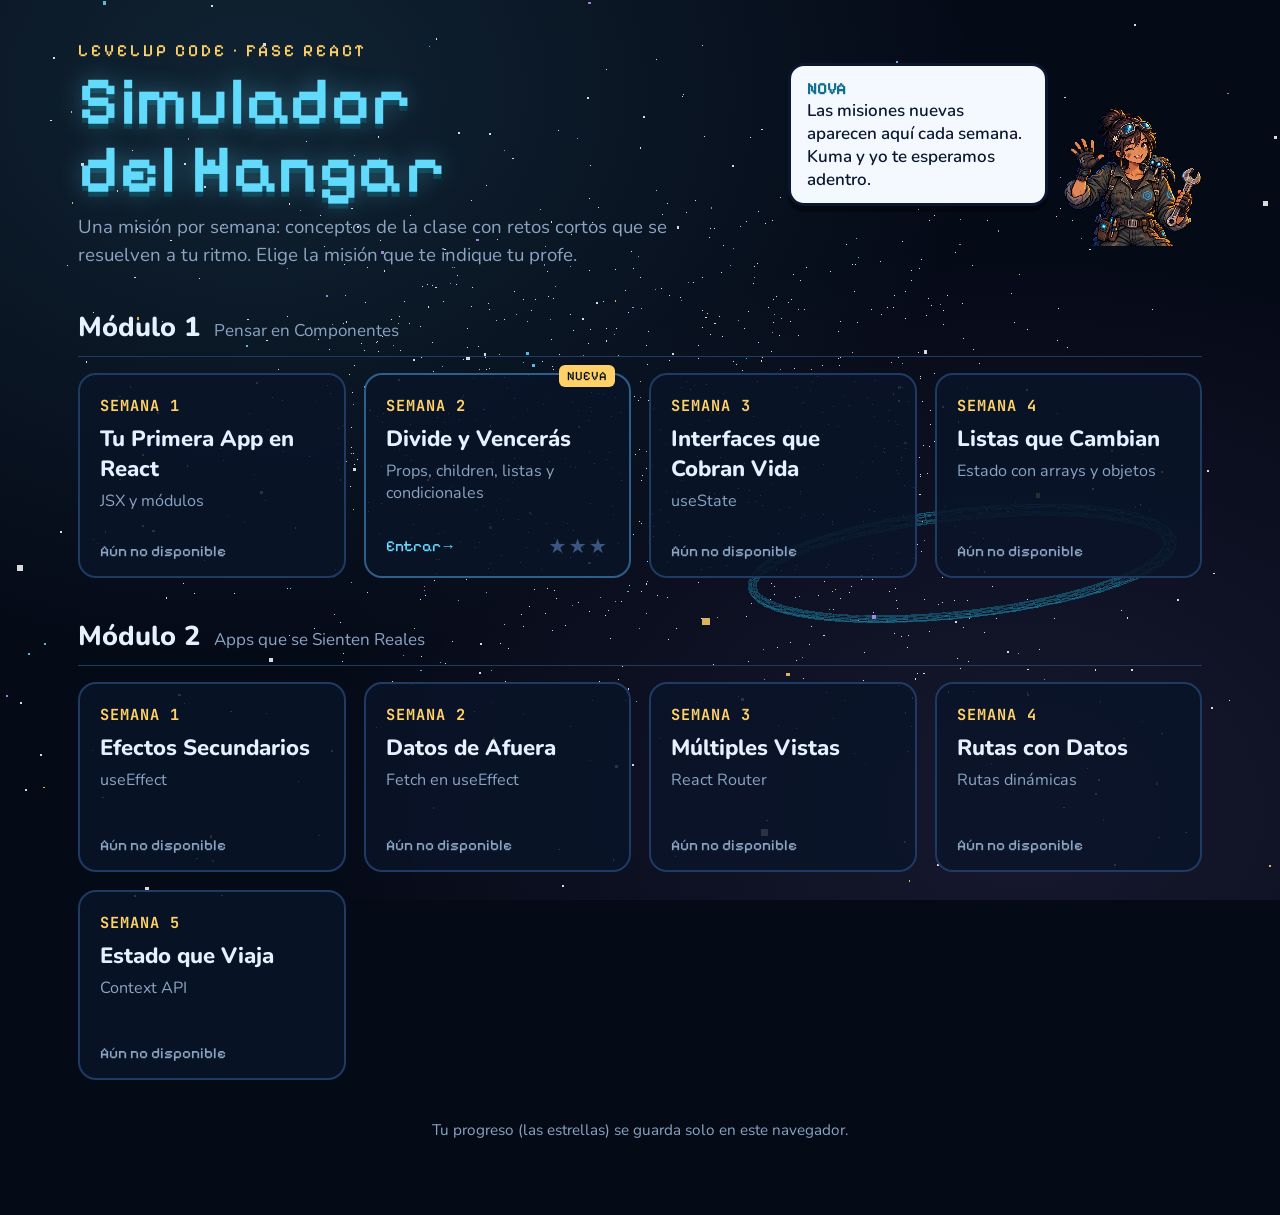
==== index.html @ ff358054 "primer commit" ====
<!doctype html>
<html lang="es">
<head>
    <meta charset="utf-8">
    <meta name="viewport" content="width=device-width, initial-scale=1">
    <title>Simulador del Hangar · LevelUp Code</title>
    <link rel="icon" href="data:image/svg+xml,%3Csvg xmlns='http://www.w3.org/2000/svg' viewBox='0 0 100 100'%3E%3Cpath d='M50 6c14 14 18 32 18 52l14 18v8l-18-4-14 14-14-14-18 4v-8l14-18c0-20 4-38 18-52z' fill='%2361dafb'/%3E%3C/svg%3E">
    <link rel="stylesheet" href="assets/css/fuentes.css">
    <link rel="stylesheet" href="assets/css/base.css">
    <style>
        .inicio { max-width: 1180px; margin: 0 auto; padding: 40px 28px 60px; }

        .cabecera { display: grid; grid-template-columns: 1fr auto; gap: 30px; align-items: center; margin-bottom: 40px; }
        .sobre { font-family: var(--pixel); color: var(--amarillo); letter-spacing: 3px; font-size: 1rem; }
        .cabecera h1 {
            font-size: 4rem;
            margin: 6px 0 10px;
            color: var(--cian);
            text-shadow: 0 0 24px rgba(97, 218, 251, 0.4), 0 5px 0 #0b3a4a;
            line-height: 1;
        }
        .cabecera p { color: var(--texto-suave); font-size: 1.1rem; max-width: 56ch; line-height: 1.5; margin: 0; }

        .saludo { display: flex; align-items: flex-end; gap: 14px; }
        .saludo .retrato { width: 140px; height: 140px; }
        .saludo .retrato img { width: 140px; height: 140px; object-fit: contain; image-rendering: pixelated; animation: flotar 3s ease-in-out infinite; }
        .saludo .retrato .img-falta { width: 130px; height: 130px; }
        .saludo .globo {
            background: #f4f8ff; color: #0b1730; border: 3px solid #0b1730; border-radius: 16px;
            padding: 12px 16px; max-width: 260px; font-weight: 600; box-shadow: 0 6px 0 rgba(0,0,0,.35);
            margin-bottom: 40px;
        }
        .saludo .globo b { font-family: var(--pixel); color: #0f6f8f; display: block; }

        .modulo { margin-bottom: 40px; }
        .modulo-cab { display: flex; align-items: baseline; gap: 14px; margin-bottom: 16px; border-bottom: 1px solid var(--borde); padding-bottom: 10px; }
        .modulo-cab h2 { margin: 0; font-size: 1.6rem; font-family: var(--cuerpo); font-weight: 800; letter-spacing: 0; }
        .modulo-cab span { color: var(--texto-suave); }

        .semanas { display: grid; grid-template-columns: repeat(auto-fill, minmax(250px, 1fr)); gap: 18px; }
        .semana {
            position: relative;
            display: block;
            text-decoration: none;
            color: var(--texto);
            background: rgba(10, 20, 40, 0.85);
            border: 2px solid var(--borde);
            border-radius: 18px;
            padding: 20px;
            min-height: 190px;
            transition: transform 0.15s, border-color 0.15s, box-shadow 0.15s;
            animation: aparecer 0.5s both;
        }
        .semana.abierta:hover { transform: translateY(-5px); border-color: var(--cian); box-shadow: 0 10px 30px rgba(97, 218, 251, 0.2); }
        .semana.abierta { border-color: #2c5f8a; }
        .semana.cerrada { opacity: 0.45; cursor: not-allowed; }
        .semana .num { font-family: var(--mono); font-weight: 700; color: var(--amarillo); font-size: 0.9rem; letter-spacing: 1px; }
        .semana h3 { font-family: var(--cuerpo); font-weight: 800; letter-spacing: 0; font-size: 1.3rem; margin: 8px 0 6px; }
        .semana .tema { color: var(--texto-suave); font-size: 0.95rem; margin-bottom: 44px; }
        .semana .pie { position: absolute; left: 20px; right: 20px; bottom: 16px; display: flex; justify-content: space-between; align-items: center; }
        .semana .estado { font-family: var(--pixel); font-size: 0.9rem; color: var(--cian); }
        .semana.cerrada .estado { color: var(--texto-suave); }
        .semana .estrellas { color: #3b557f; font-size: 1.2rem; letter-spacing: 2px; }
        .semana .estrellas .llena { color: var(--amarillo); }
        .semana.nueva::after {
            content: "NUEVA";
            position: absolute; top: -10px; right: 14px;
            font-family: var(--pixel); font-size: 0.75rem;
            background: var(--amarillo); color: #04121f; padding: 3px 8px; border-radius: 6px;
            animation: brillo 2s infinite;
        }

        .pie-pagina { color: var(--texto-suave); text-align: center; font-size: 0.9rem; margin-top: 30px; }
        .aviso-pantalla { display: none; }
        @media (max-width: 900px) {
            .cabecera { grid-template-columns: 1fr; }
        }
        @media (max-width: 700px) {
            .aviso-pantalla { display: block; background: #3a2a0a; border: 1px solid #806020; color: var(--amarillo); padding: 10px 14px; border-radius: 10px; margin-bottom: 20px; }
        }
    </style>
</head>
<body>
<div id="fondo-espacio"></div>

<div class="capa inicio">
    <div class="aviso-pantalla">Las misiones están hechas para computador. Agranda la ventana para jugarlas.</div>

    <header class="cabecera">
        <div>
            <div class="sobre">LEVELUP CODE · FASE REACT</div>
            <h1>Simulador<br>del Hangar</h1>
            <p>Una misión por semana: conceptos de la clase con retos cortos que se resuelven a tu ritmo. Elige la misión que te indique tu profe.</p>
        </div>
        <div class="saludo">
            <div class="globo"><b>NOVA</b>Las misiones nuevas aparecen aquí cada semana. Kuma y yo te esperamos adentro.</div>
            <div class="retrato" id="retrato-nova"></div>
        </div>
    </header>

    <div id="modulos"></div>

    <p class="pie-pagina">Tu progreso (las estrellas) se guarda solo en este navegador.</p>
</div>

<script>
    // ============================================================
    //  Lista de misiones. Para publicar una semana nueva:
    //  1. Crea su carpeta dentro de /misiones
    //  2. Ponle "ruta" e "id" aquí (el id debe ser el mismo de Motor.iniciar)
    // ============================================================
    var modulos = [
        {
            numero: 1,
            nombre: "Pensar en Componentes",
            misiones: [
                { semana: 1, titulo: "Tu Primera App en React", tema: "JSX y módulos", ruta: null },
                { semana: 2, titulo: "Divide y Vencerás", tema: "Props, children, listas y condicionales", ruta: "misiones/m1-s02-divide-y-venceras/index.html", id: "m1-s02", nueva: true },
                { semana: 3, titulo: "Interfaces que Cobran Vida", tema: "useState", ruta: null },
                { semana: 4, titulo: "Listas que Cambian", tema: "Estado con arrays y objetos", ruta: null }
            ]
        },
        {
            numero: 2,
            nombre: "Apps que se Sienten Reales",
            misiones: [
                { semana: 1, titulo: "Efectos Secundarios", tema: "useEffect", ruta: null },
                { semana: 2, titulo: "Datos de Afuera", tema: "Fetch en useEffect", ruta: null },
                { semana: 3, titulo: "Múltiples Vistas", tema: "React Router", ruta: null },
                { semana: 4, titulo: "Rutas con Datos", tema: "Rutas dinámicas", ruta: null },
                { semana: 5, titulo: "Estado que Viaja", tema: "Context API", ruta: null }
            ]
        }
    ];

    function leerProgreso() {
        try { return JSON.parse(localStorage.getItem("simulador-completadas") || "{}") || {}; }
        catch (e) { return {}; }
    }

    function pintarModulos() {
        var progreso = leerProgreso();
        var contenedor = document.getElementById("modulos");
        var retraso = 0;

        modulos.forEach(function (m) {
            var bloque = document.createElement("section");
            bloque.className = "modulo";
            bloque.innerHTML = '<div class="modulo-cab"><h2>Módulo ' + m.numero + '</h2><span>' + m.nombre + "</span></div>";
            var grilla = document.createElement("div");
            grilla.className = "semanas";

            m.misiones.forEach(function (mi) {
                var abierta = !!mi.ruta;
                var tarjeta = document.createElement(abierta ? "a" : "div");
                tarjeta.className = "semana " + (abierta ? "abierta" : "cerrada") + (mi.nueva && !progreso[mi.id] ? " nueva" : "");
                if (abierta) tarjeta.href = mi.ruta;
                tarjeta.style.animationDelay = retraso + "s";
                retraso += 0.06;

                var estrellas = abierta ? (progreso[mi.id] || 0) : 0;
                var htmlEstrellas = "";
                for (var i = 0; i < 3; i++) htmlEstrellas += '<span class="' + (i < estrellas ? "llena" : "") + '" aria-hidden="true">★</span>';

                tarjeta.innerHTML =
                    '<div class="num">SEMANA ' + mi.semana + "</div>" +
                    "<h3>" + mi.titulo + "</h3>" +
                    '<div class="tema">' + mi.tema + "</div>" +
                    '<div class="pie">' +
                    '<span class="estado">' + (abierta ? (estrellas ? "Repetir →" : "Entrar →") : "Aún no disponible") + "</span>" +
                    (abierta ? '<span class="estrellas" role="img" aria-label="' + estrellas + ' de 3 estrellas">' + htmlEstrellas + "</span>" : "") +
                    "</div>";
                grilla.appendChild(tarjeta);
            });

            bloque.appendChild(grilla);
            contenedor.appendChild(bloque);
        });
    }

    function pintarNova() {
        var cont = document.getElementById("retrato-nova");
        var img = new Image();
        img.alt = "";
        img.src = "assets/img/nova/hola.webp";
        img.onerror = function () { cont.innerHTML = '<div class="img-falta">NOVA<br>hola.webp</div>'; };
        cont.appendChild(img);
    }

    pintarModulos();
    pintarNova();
</script>
<script src="assets/vendor/three.min.js"></script>
<script src="assets/js/fondo-espacio.js"></script>
</body>
</html>
---- assets/css/fuentes.css ----
/* Fuentes alojadas aquí (sin depender de Google Fonts) */
@font-face { font-family: "Pixelify Sans"; font-style: normal; font-weight: 500; font-display: swap; src: url("../fonts/pixelify-sans-latin-500-normal.woff2") format("woff2"); }
@font-face { font-family: "Pixelify Sans"; font-style: normal; font-weight: 600; font-display: swap; src: url("../fonts/pixelify-sans-latin-600-normal.woff2") format("woff2"); }
@font-face { font-family: "Pixelify Sans"; font-style: normal; font-weight: 700; font-display: swap; src: url("../fonts/pixelify-sans-latin-700-normal.woff2") format("woff2"); }
@font-face { font-family: "Nunito"; font-style: normal; font-weight: 400; font-display: swap; src: url("../fonts/nunito-latin-400-normal.woff2") format("woff2"); }
@font-face { font-family: "Nunito"; font-style: normal; font-weight: 600; font-display: swap; src: url("../fonts/nunito-latin-600-normal.woff2") format("woff2"); }
@font-face { font-family: "Nunito"; font-style: normal; font-weight: 700; font-display: swap; src: url("../fonts/nunito-latin-700-normal.woff2") format("woff2"); }
@font-face { font-family: "Nunito"; font-style: normal; font-weight: 800; font-display: swap; src: url("../fonts/nunito-latin-800-normal.woff2") format("woff2"); }
@font-face { font-family: "JetBrains Mono"; font-style: normal; font-weight: 400; font-display: swap; src: url("../fonts/jetbrains-mono-latin-400-normal.woff2") format("woff2"); }
@font-face { font-family: "JetBrains Mono"; font-style: normal; font-weight: 700; font-display: swap; src: url("../fonts/jetbrains-mono-latin-700-normal.woff2") format("woff2"); }
---- assets/css/base.css ----
/* ============================================================
   Simulador del Hangar — estilos compartidos
   Lo usan la página maestra y todas las misiones semanales.
   ============================================================ */

:root {
    --fondo: #050a17;
    --panel: #0d1830;
    --panel-2: #12223f;
    --borde: #1f3a63;
    --borde-fuerte: #4a6fa5;   /* bordes de lo que se puede tocar: contraste mínimo 3:1 */
    --texto: #e6f1ff;
    --texto-suave: #8aa4c2;
    --cian: #61dafb;
    --cian-oscuro: #1b8fb0;
    --amarillo: #ffd166;
    --verde: #4ade80;
    --rojo: #ff6b8b;
    --morado: #b794ff;
    --naranja: #ff9f5a;
    --sombra: 0 10px 40px rgba(0, 0, 0, 0.45);
    --pixel: "Pixelify Sans", "Courier New", monospace;
    --cuerpo: "Nunito", system-ui, sans-serif;
    --mono: "JetBrains Mono", Consolas, monospace;
}

* { box-sizing: border-box; }

html, body {
    margin: 0;
    min-height: 100%;
    background: var(--fondo);
    color: var(--texto);
    font-family: var(--cuerpo);
    font-size: 17px;
}

/* Fondo de estrellas: Three.js pinta aquí. Si no carga, queda este degradado. */
#fondo-espacio {
    position: fixed;
    inset: 0;
    z-index: 0;
    background:
        radial-gradient(ellipse at 20% 10%, rgba(97, 218, 251, 0.12), transparent 50%),
        radial-gradient(ellipse at 80% 90%, rgba(183, 148, 255, 0.10), transparent 50%),
        var(--fondo);
}
#fondo-espacio canvas { display: block; }

.capa { position: relative; z-index: 1; }

h1, h2, h3, .pixel { font-family: var(--pixel); font-weight: 600; letter-spacing: 0.5px; }

button {
    font-family: var(--cuerpo);
    font-size: 1rem;
    cursor: pointer;
}

/* Botón principal estilo videojuego: sombra dura abajo que se hunde al hacer clic */
.btn {
    border: 2px solid var(--cian);
    background: var(--cian);
    color: #04121f;
    font-weight: 800;
    padding: 12px 22px;
    border-radius: 10px;
    box-shadow: 0 5px 0 var(--cian-oscuro);
    transition: transform 0.08s, box-shadow 0.08s, opacity 0.2s;
}
.btn:hover { filter: brightness(1.08); }
.btn:active { transform: translateY(4px); box-shadow: 0 1px 0 var(--cian-oscuro); }
.btn:disabled { opacity: 0.5; cursor: not-allowed; transform: none; box-shadow: 0 5px 0 var(--cian-oscuro); }
.btn-sec {
    background: transparent;
    color: var(--cian);
    box-shadow: 0 5px 0 #0b3a4a;
}
.btn-sec:active { box-shadow: 0 1px 0 #0b3a4a; }

/* ---------- Código ---------- */
.codigo {
    font-family: var(--mono);
    font-size: 0.88rem;
    line-height: 1.5;
    background: #070f20;
    border: 1px solid var(--borde);
    border-radius: 12px;
    padding: 12px 16px;
    margin: 0;
    white-space: pre;
    overflow-x: auto;
    color: #d6e4ff;
}
.tk-com { color: #8aa4c4; font-style: italic; }
.tk-str { color: #a5e887; }
.tk-tag { color: #61dafb; }
.tk-key { color: #ff8fcf; }
.tk-num { color: #ffb86b; }
.tk-llave { color: #ffd166; font-weight: 700; }
.tk-attr { color: #c3a6ff; }

code.inline {
    font-family: var(--mono);
    background: #0a1730;
    border: 1px solid var(--borde);
    border-radius: 6px;
    padding: 1px 6px;
    font-size: 0.88em;
    color: var(--cian);
}

/* ---------- Animaciones reutilizables ---------- */
@keyframes aparecer { from { opacity: 0; transform: translateY(14px); } to { opacity: 1; transform: none; } }
@keyframes temblar {
    0%, 100% { transform: translateX(0); }
    20% { transform: translateX(-7px); }
    40% { transform: translateX(7px); }
    60% { transform: translateX(-4px); }
    80% { transform: translateX(4px); }
}
@keyframes flotar { 0%, 100% { transform: translateY(0); } 50% { transform: translateY(-6px); } }
@keyframes brillo { 0%, 100% { box-shadow: 0 0 0 rgba(97, 218, 251, 0); } 50% { box-shadow: 0 0 22px rgba(97, 218, 251, 0.55); } }
@keyframes pop { 0% { transform: scale(0.6); opacity: 0; } 70% { transform: scale(1.08); opacity: 1; } 100% { transform: scale(1); } }

.temblar { animation: temblar 0.4s; }

/* Placeholder que aparece si todavía no existe la imagen de un personaje */
.img-falta {
    display: grid;
    place-items: center;
    background: repeating-linear-gradient(45deg, #13213a, #13213a 8px, #0f1b31 8px, #0f1b31 16px);
    border: 2px dashed var(--cian-oscuro);
    border-radius: 14px;
    color: var(--cian);
    font-family: var(--pixel);
    text-align: center;
    font-size: 0.8rem;
    padding: 6px;
}

/* ---------- Accesibilidad ---------- */
:focus-visible { outline: 3px solid var(--amarillo); outline-offset: 3px; border-radius: 6px; }
.sr-only {
    position: absolute; width: 1px; height: 1px; padding: 0; margin: -1px;
    overflow: hidden; clip: rect(0, 0, 0, 0); white-space: nowrap; border: 0;
}
.saltar {
    position: absolute; left: 12px; top: -60px; z-index: 200;
    background: var(--amarillo); color: #04121f; font-weight: 800;
    padding: 8px 14px; border-radius: 8px; text-decoration: none;
}
.saltar:focus { top: 10px; }

@media (prefers-reduced-motion: reduce) {
    *, *::before, *::after { animation: none !important; transition: none !important; scroll-behavior: auto !important; }
}
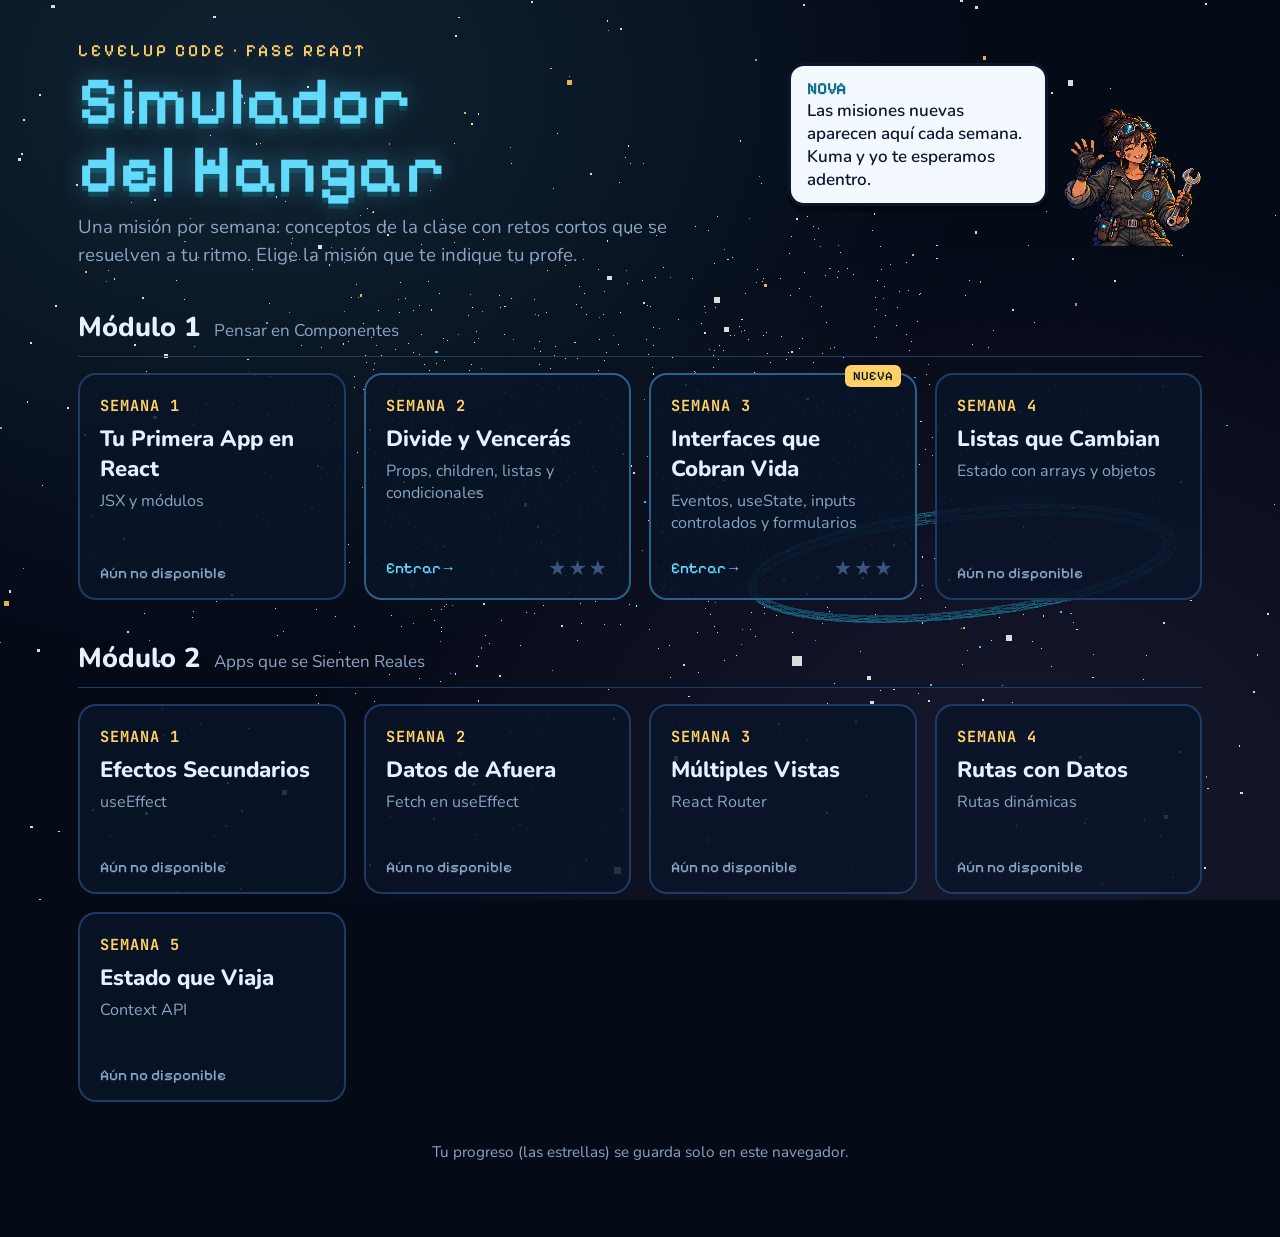
==== commit c4b8dd31: "Mision 36 (M1 S3): Interfaces que cobran vida, presentacion interactiva + ayuda por inactividad y cl" ====
--- a/index.html
+++ b/index.html
@@ -115,8 +115,8 @@
             nombre: "Pensar en Componentes",
             misiones: [
                 { semana: 1, titulo: "Tu Primera App en React", tema: "JSX y módulos", ruta: null },
-                { semana: 2, titulo: "Divide y Vencerás", tema: "Props, children, listas y condicionales", ruta: "misiones/m1-s02-divide-y-venceras/index.html", id: "m1-s02", nueva: true },
-                { semana: 3, titulo: "Interfaces que Cobran Vida", tema: "useState", ruta: null },
+                { semana: 2, titulo: "Divide y Vencerás", tema: "Props, children, listas y condicionales", ruta: "misiones/m1-s02-divide-y-venceras/index.html", id: "m1-s02" },
+                { semana: 3, titulo: "Interfaces que Cobran Vida", tema: "Eventos, useState, inputs controlados y formularios", ruta: "misiones/m1-s03-interfaces-que-cobran-vida/index.html", id: "m1-s03", nueva: true },
                 { semana: 4, titulo: "Listas que Cambian", tema: "Estado con arrays y objetos", ruta: null }
             ]
         },
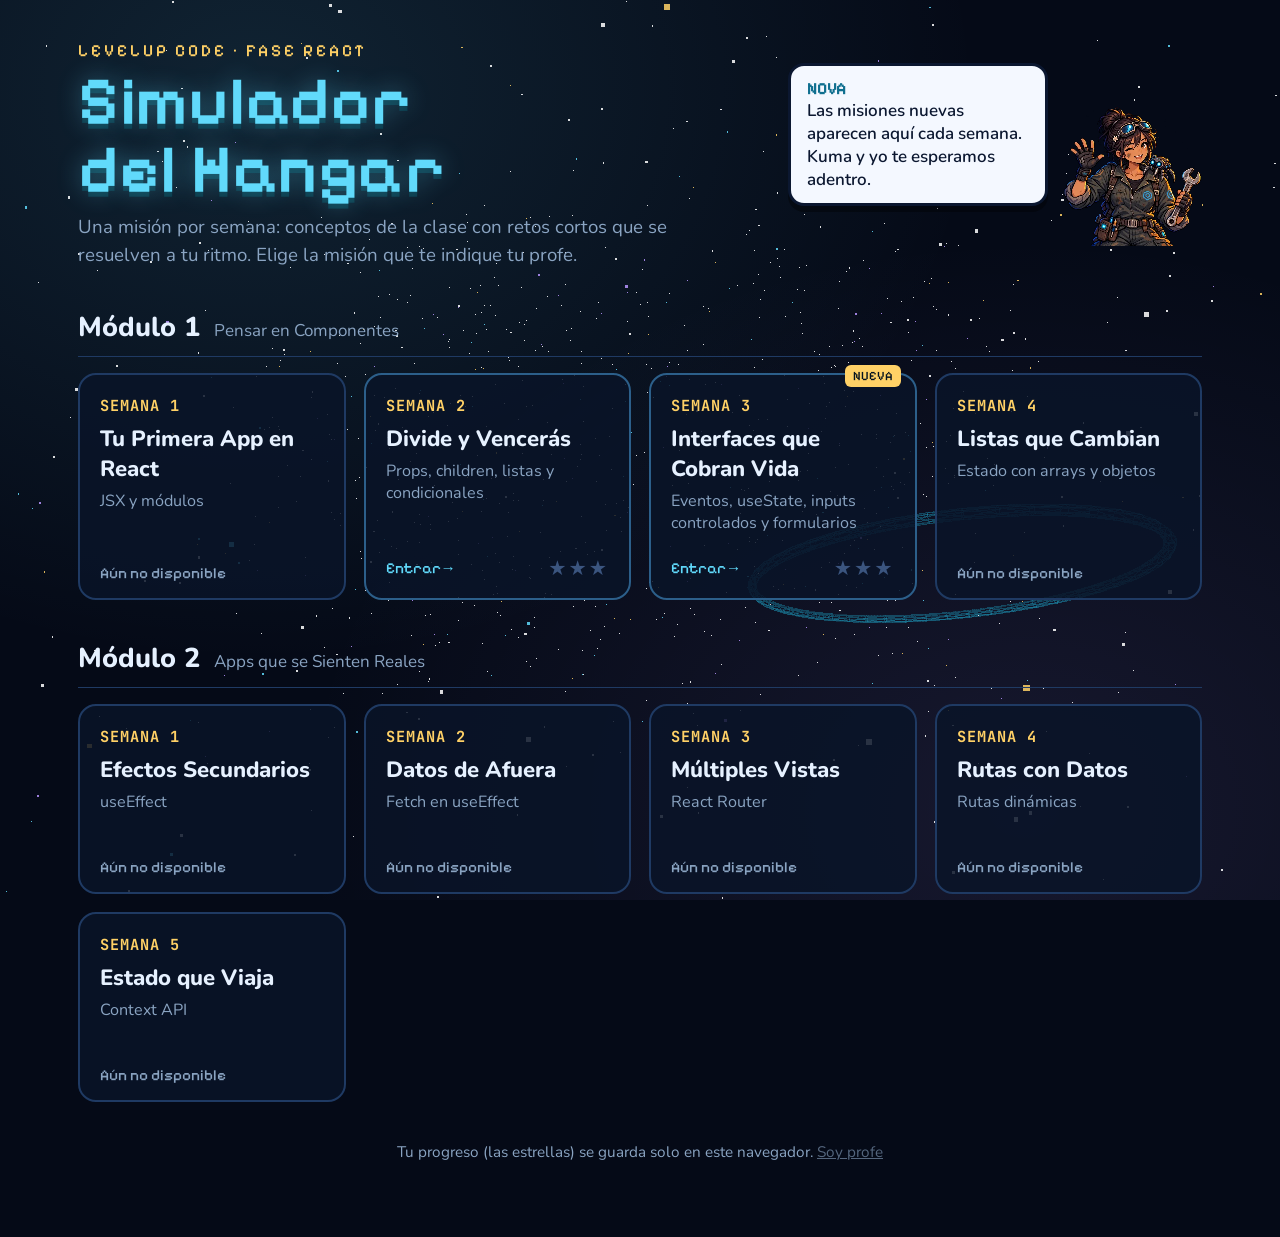
==== commit cb293212: "Candado de lecciones nuevas: abren el domingo 5 pm (Colombia), acceso de profe con clave en variable" ====
--- a/index.html
+++ b/index.html
@@ -100,7 +100,7 @@
 
     <div id="modulos"></div>
 
-    <p class="pie-pagina">Tu progreso (las estrellas) se guarda solo en este navegador.</p>
+    <p class="pie-pagina">Tu progreso (las estrellas) se guarda solo en este navegador. <a href="bloqueada.html" style="color:inherit;opacity:.6">Soy profe</a></p>
 </div>
 
 <script>
@@ -151,9 +151,11 @@
             grilla.className = "semanas";
 
             m.misiones.forEach(function (mi) {
-                var abierta = !!mi.ruta;
+                // La lista de bloqueadas la manda el servidor (middleware.js); aqui solo se pinta.
+                var bloq = !!mi.ruta && bloqueadas.indexOf(mi.ruta.split("/")[1]) >= 0;
+                var abierta = !!mi.ruta && !bloq;
                 var tarjeta = document.createElement(abierta ? "a" : "div");
-                tarjeta.className = "semana " + (abierta ? "abierta" : "cerrada") + (mi.nueva && !progreso[mi.id] ? " nueva" : "");
+                tarjeta.className = "semana " + (abierta ? "abierta" : "cerrada") + (mi.nueva && !progreso[mi.id] && !bloq ? " nueva" : "");
                 if (abierta) tarjeta.href = mi.ruta;
                 tarjeta.style.animationDelay = retraso + "s";
                 retraso += 0.06;
@@ -167,7 +169,7 @@
                     "<h3>" + mi.titulo + "</h3>" +
                     '<div class="tema">' + mi.tema + "</div>" +
                     '<div class="pie">' +
-                    '<span class="estado">' + (abierta ? (estrellas ? "Repetir →" : "Entrar →") : "Aún no disponible") + "</span>" +
+                    '<span class="estado">' + (abierta ? (estrellas ? "Repetir →" : "Entrar →") : bloq ? "Abre el domingo a las 5 pm" : "Aún no disponible") + "</span>" +
                     (abierta ? '<span class="estrellas" role="img" aria-label="' + estrellas + ' de 3 estrellas">' + htmlEstrellas + "</span>" : "") +
                     "</div>";
                 grilla.appendChild(tarjeta);
@@ -187,7 +189,12 @@
         cont.appendChild(img);
     }
 
-    pintarModulos();
+    var bloqueadas = [];
+    fetch("/api/estado")
+        .then(function (r) { return r.json(); })
+        .then(function (e) { bloqueadas = e.bloqueadas || []; })
+        .catch(function () {})
+        .then(pintarModulos);
     pintarNova();
 </script>
 <script src="assets/vendor/three.min.js"></script>
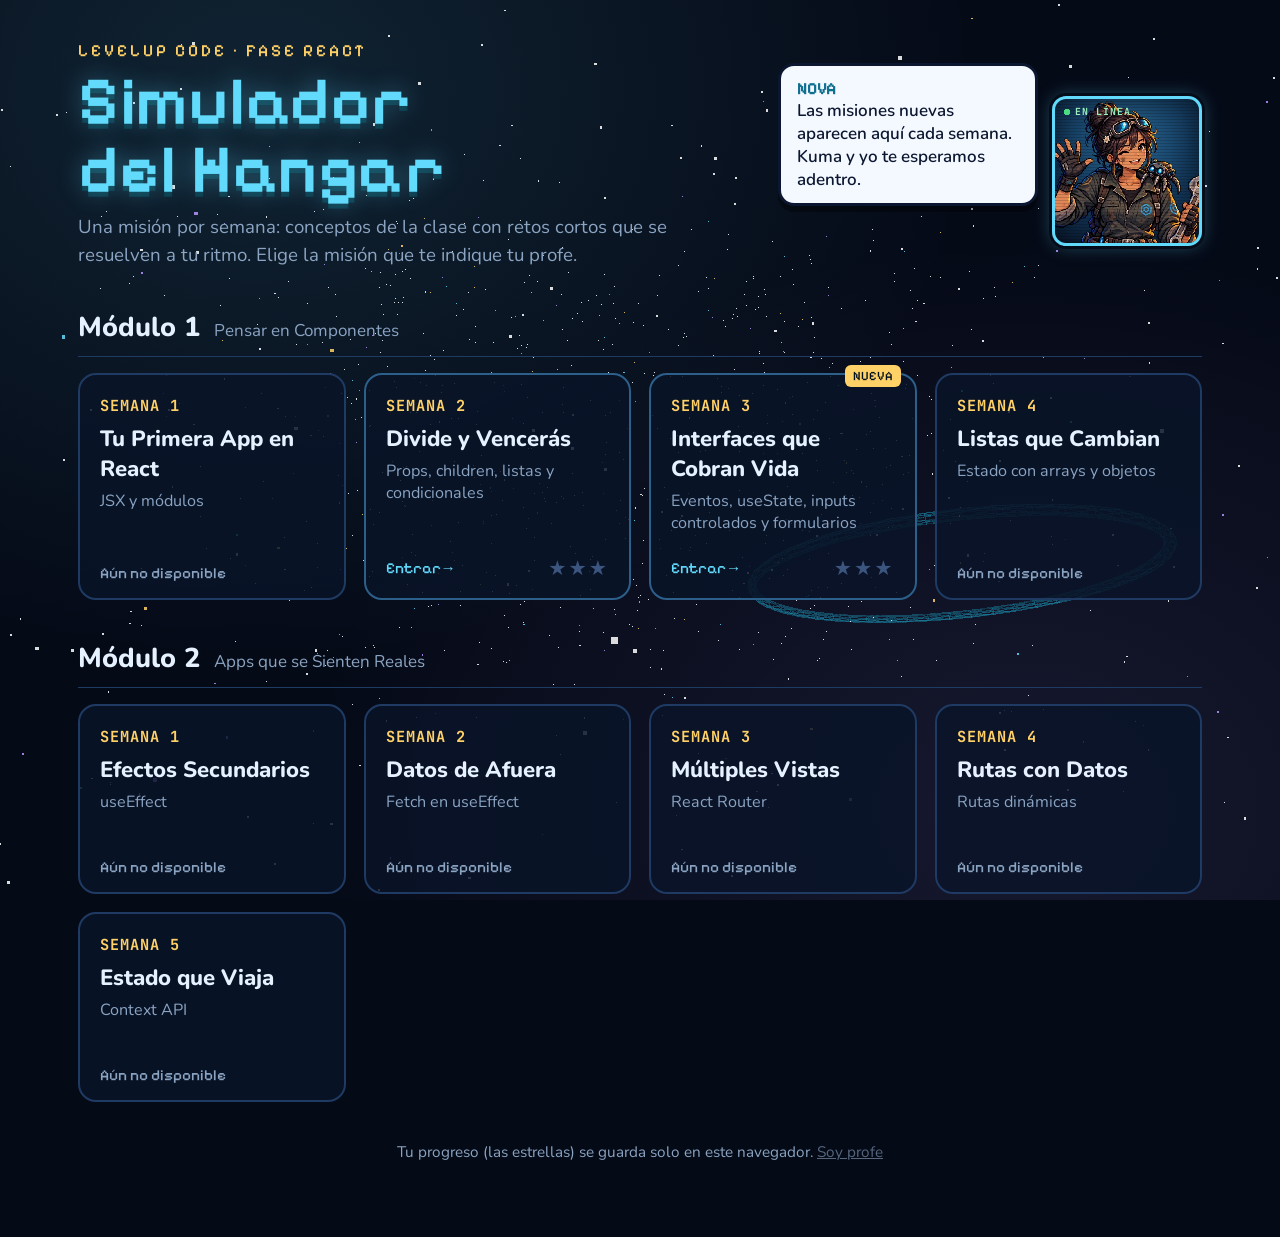
==== commit 1fe09ba0: "Hora de apertura en la zona local del estudiante y Nova dentro del monitor en el inicio Co-Authored-" ====
--- a/index.html
+++ b/index.html
@@ -22,9 +22,27 @@
         .cabecera p { color: var(--texto-suave); font-size: 1.1rem; max-width: 56ch; line-height: 1.5; margin: 0; }
 
         .saludo { display: flex; align-items: flex-end; gap: 14px; }
-        .saludo .retrato { width: 140px; height: 140px; }
-        .saludo .retrato img { width: 140px; height: 140px; object-fit: contain; image-rendering: pixelated; animation: flotar 3s ease-in-out infinite; }
-        .saludo .retrato .img-falta { width: 130px; height: 130px; }
+        /* Mismo monitor que usa Nova dentro de las misiones */
+        .saludo .retrato {
+            position: relative; width: 150px; height: 150px; flex: none;
+            display: grid; place-items: end center; overflow: hidden;
+            border-radius: 14px; border: 3px solid var(--cian);
+            background: radial-gradient(circle at 50% 30%, #2a6a96 0%, #14395c 52%, #0a1a30 100%);
+            box-shadow: 0 0 0 3px #060d1a, 0 0 18px rgba(97, 218, 251, 0.35), inset 0 0 24px rgba(0, 0, 0, 0.45);
+        }
+        .saludo .retrato::after {
+            content: ""; position: absolute; inset: 0; pointer-events: none;
+            background: repeating-linear-gradient(0deg, rgba(0, 0, 0, 0.16) 0 1px, transparent 1px 3px);
+        }
+        .saludo .retrato::before {
+            content: "EN LÍNEA"; position: absolute; top: 6px; left: 8px; z-index: 2; padding-left: 12px;
+            font-family: var(--mono); font-weight: 700; font-size: 0.58rem; letter-spacing: 0.1em; color: #9bf0bd;
+            background: radial-gradient(circle, #4ade80 0 3px, transparent 3.5px) no-repeat left center / 8px 8px;
+            animation: parpadeo-linea 2.4s steps(1) infinite;
+        }
+        @keyframes parpadeo-linea { 0%, 85% { opacity: 1; } 90%, 100% { opacity: 0.45; } }
+        .saludo .retrato img { width: 120%; height: 120%; max-width: none; margin-bottom: -4%; object-fit: contain; object-position: center bottom; image-rendering: pixelated; animation: flotar 3s ease-in-out infinite; }
+        .saludo .retrato .img-falta { width: 120px; height: 120px; position: relative; z-index: 1; align-self: center; }
         .saludo .globo {
             background: #f4f8ff; color: #0b1730; border: 3px solid #0b1730; border-radius: 16px;
             padding: 12px 16px; max-width: 260px; font-weight: 600; box-shadow: 0 6px 0 rgba(0,0,0,.35);
@@ -169,7 +187,7 @@
                     "<h3>" + mi.titulo + "</h3>" +
                     '<div class="tema">' + mi.tema + "</div>" +
                     '<div class="pie">' +
-                    '<span class="estado">' + (abierta ? (estrellas ? "Repetir →" : "Entrar →") : bloq ? "Abre el domingo a las 5 pm" : "Aún no disponible") + "</span>" +
+                    '<span class="estado">' + (abierta ? (estrellas ? "Repetir →" : "Entrar →") : bloq ? "Abre " + horaLocal(abre[mi.ruta.split("/")[1]]) : "Aún no disponible") + "</span>" +
                     (abierta ? '<span class="estrellas" role="img" aria-label="' + estrellas + ' de 3 estrellas">' + htmlEstrellas + "</span>" : "") +
                     "</div>";
                 grilla.appendChild(tarjeta);
@@ -189,10 +207,15 @@
         cont.appendChild(img);
     }
 
-    var bloqueadas = [];
+    var bloqueadas = [], abre = {};
+    // Hora de apertura en la zona del estudiante, p. ej. "el domingo a las 3:00 p. m." (sin fecha)
+    function horaLocal(iso) {
+        var d = new Date(iso);
+        return "el " + d.toLocaleDateString("es", { weekday: "long" }) + " a las " + d.toLocaleTimeString("es", { hour: "numeric", minute: "2-digit" });
+    }
     fetch("/api/estado")
         .then(function (r) { return r.json(); })
-        .then(function (e) { bloqueadas = e.bloqueadas || []; })
+        .then(function (e) { bloqueadas = e.bloqueadas || []; abre = e.abre || {}; })
         .catch(function () {})
         .then(pintarModulos);
     pintarNova();
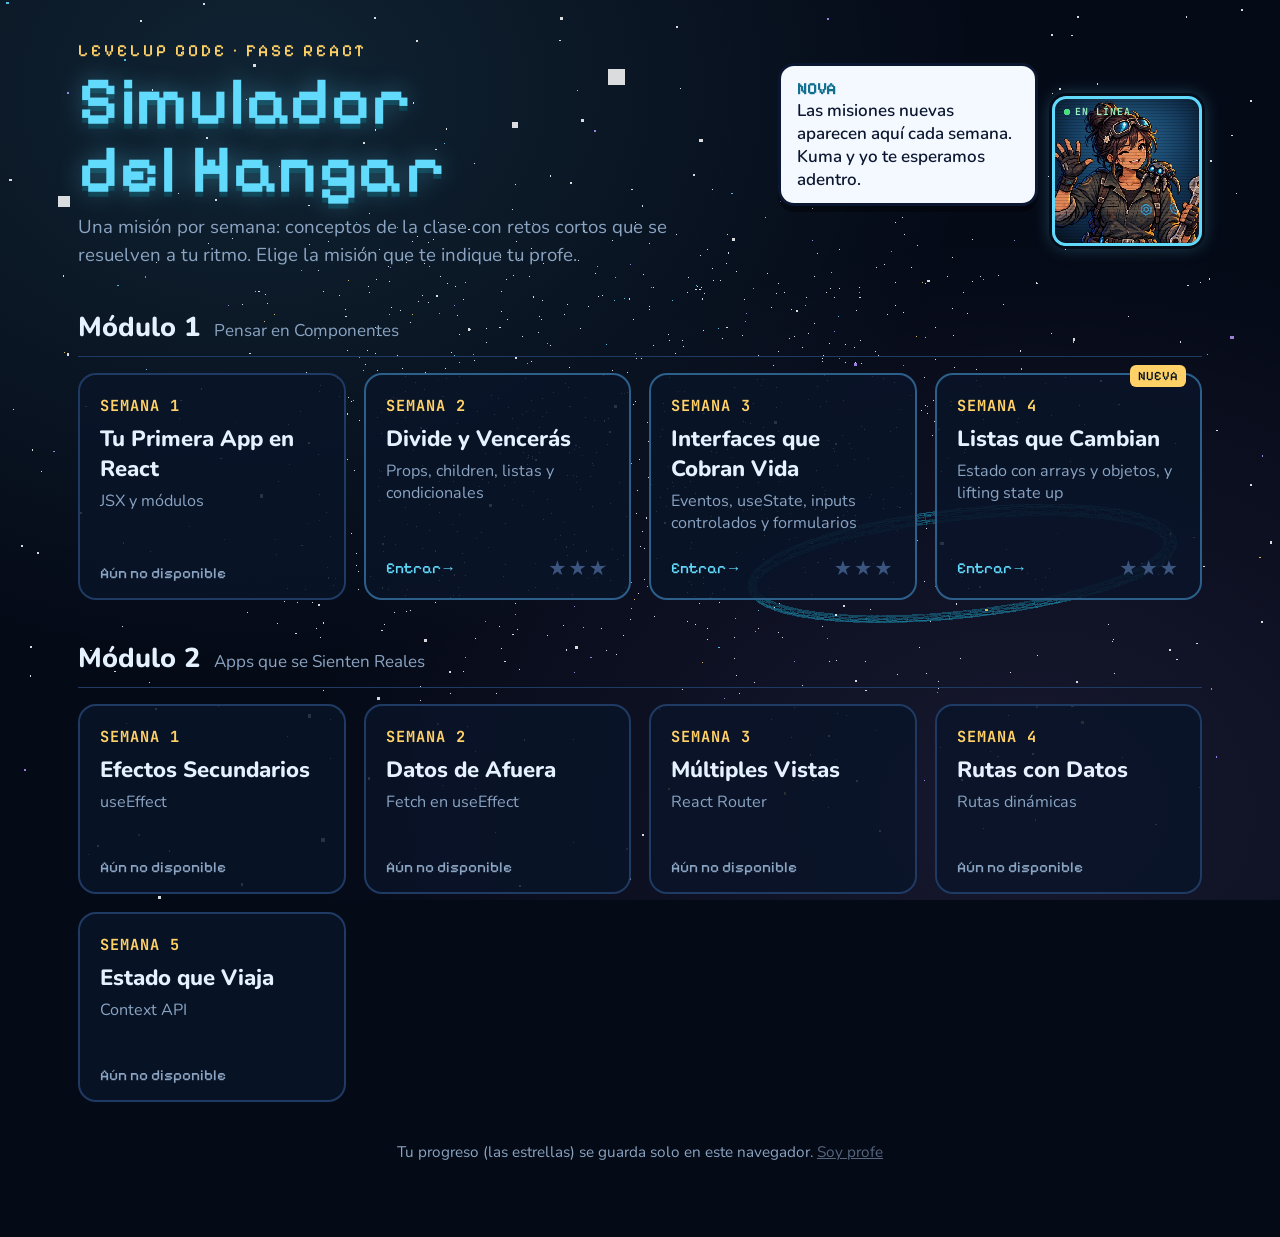
==== commit 8cb1f1c0: "Semana 4: Listas que Cambian (misión, registro en index y candado) Misión m1-s04-listas-que-cambian " ====
--- a/index.html
+++ b/index.html
@@ -134,8 +134,8 @@
             misiones: [
                 { semana: 1, titulo: "Tu Primera App en React", tema: "JSX y módulos", ruta: null },
                 { semana: 2, titulo: "Divide y Vencerás", tema: "Props, children, listas y condicionales", ruta: "misiones/m1-s02-divide-y-venceras/index.html", id: "m1-s02" },
-                { semana: 3, titulo: "Interfaces que Cobran Vida", tema: "Eventos, useState, inputs controlados y formularios", ruta: "misiones/m1-s03-interfaces-que-cobran-vida/index.html", id: "m1-s03", nueva: true },
-                { semana: 4, titulo: "Listas que Cambian", tema: "Estado con arrays y objetos", ruta: null }
+                { semana: 3, titulo: "Interfaces que Cobran Vida", tema: "Eventos, useState, inputs controlados y formularios", ruta: "misiones/m1-s03-interfaces-que-cobran-vida/index.html", id: "m1-s03" },
+                { semana: 4, titulo: "Listas que Cambian", tema: "Estado con arrays y objetos, y lifting state up", ruta: "misiones/m1-s04-listas-que-cambian/index.html", id: "m1-s04", nueva: true }
             ]
         },
         {
